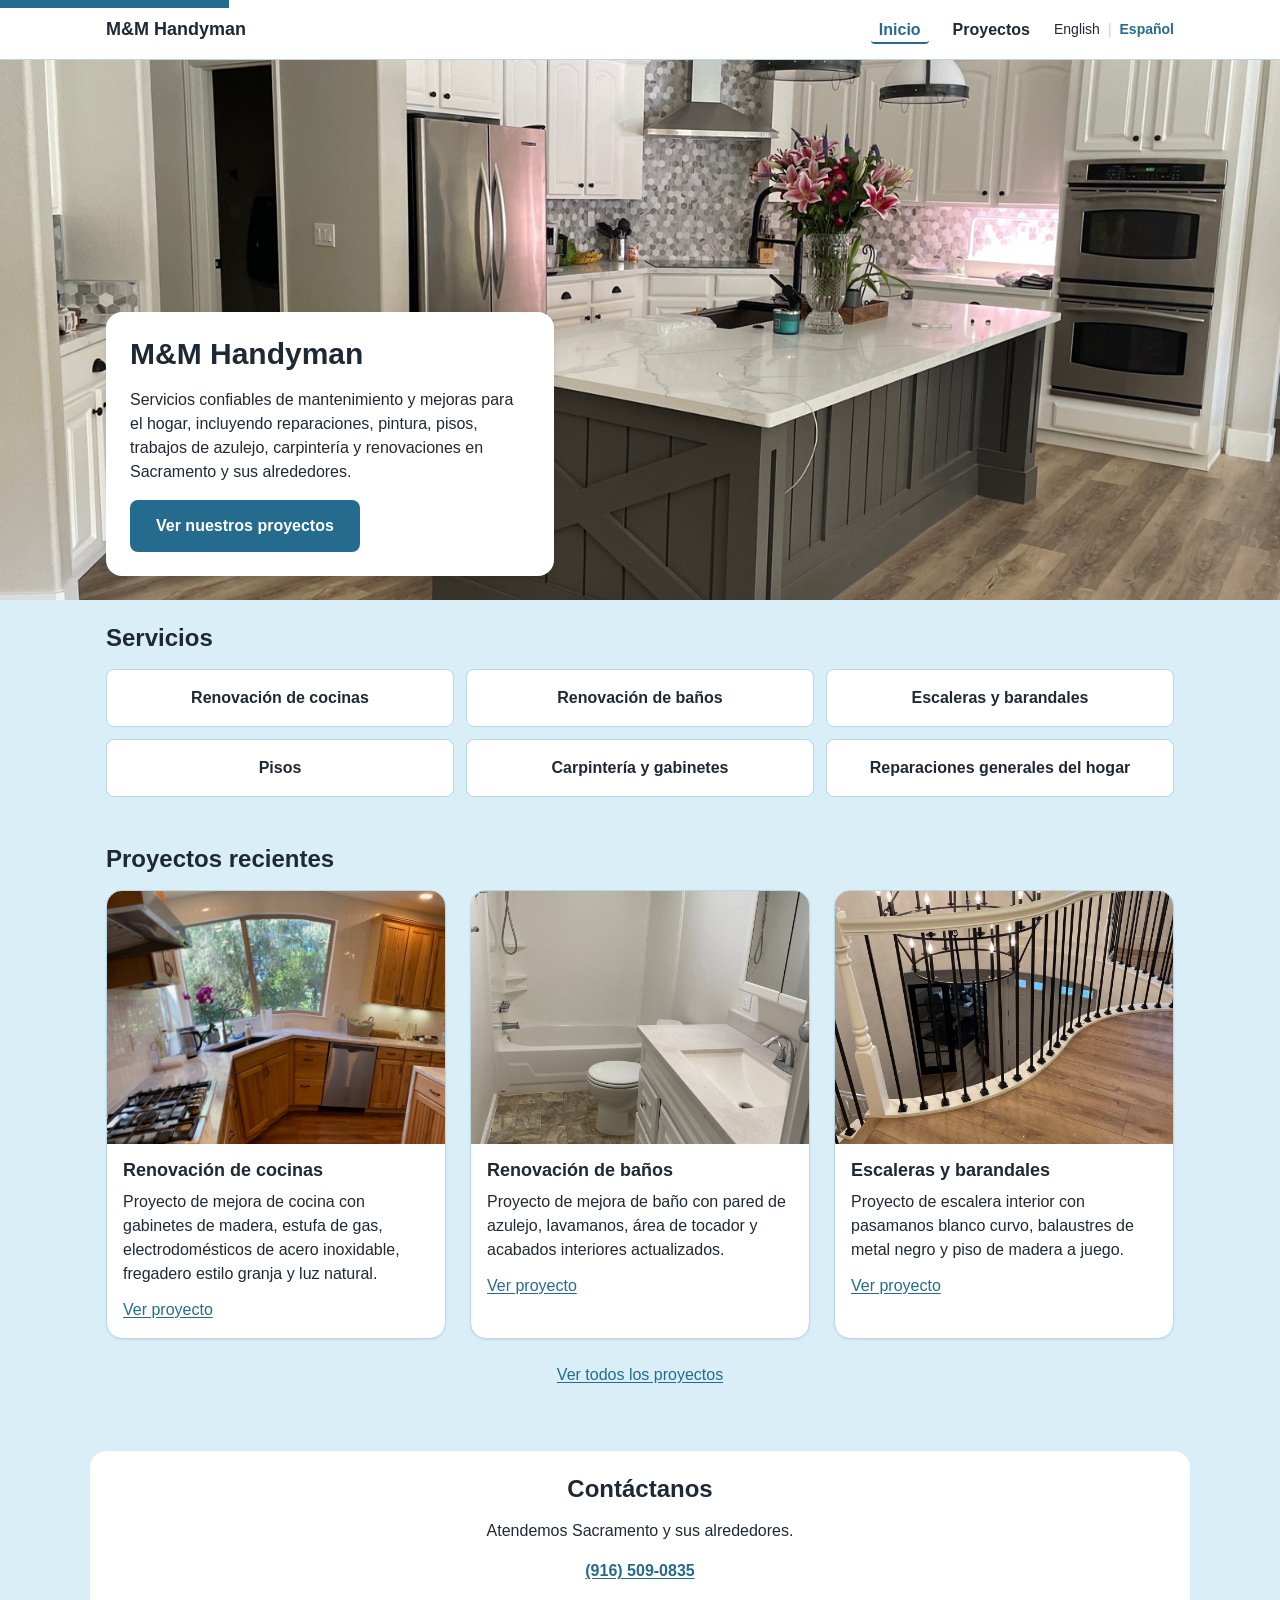
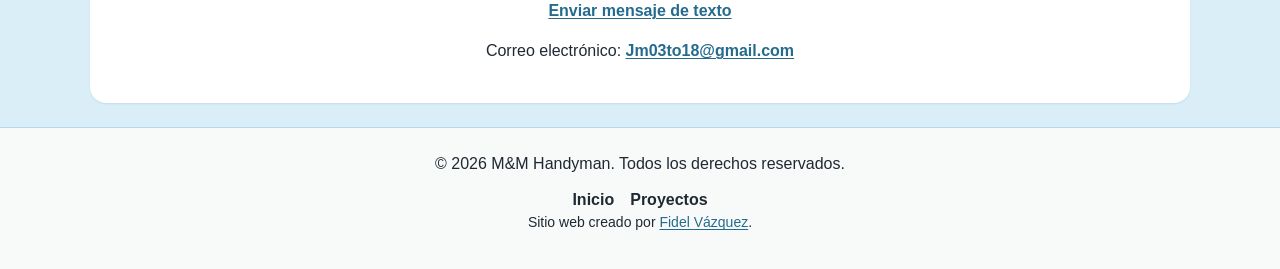
==== es/index.html @ 154ec38c "Add bilingual English and Spanish website" ====
<!DOCTYPE html>
<html lang="es">
<head>
  <meta charset="UTF-8">
  <meta name="viewport" content="width=device-width, initial-scale=1.0">
  <title>M&M Handyman | Servicios de reparación y renovación del hogar en Sacramento</title>
  <meta name="description" content="M&M Handyman ofrece reparaciones, pintura, pisos, trabajos de azulejo, carpintería, renovaciones y mejoras generales para el hogar en Sacramento y sus alrededores.">
  <link rel="stylesheet" href="../css/styles.css">
  <script src="../js/main.js" defer></script>
</head>
<body>

  <a class="skip-link" href="#main-content">Saltar al contenido principal</a>

  <header class="site-header">
    <div class="site-header__inner">
      <p class="site-title">
        <a href="index.html">M&M Handyman</a>
      </p>

      <div class="site-header__nav-group">
        <nav class="primary-nav" id="primary-navigation" aria-label="Principal">
          <ul>
            <li><a href="index.html" aria-current="page">Inicio</a></li>
            <li><a href="projects.html">Proyectos</a></li>
          </ul>
        </nav>

        <nav class="language-switch" aria-label="Idioma">
          <a href="../index.html">English</a>
          <span aria-hidden="true">|</span>
          <a href="index.html" aria-current="page">Español</a>
        </nav>
      </div>
    </div>
  </header>

  <main id="main-content">

    <!-- Hero Section -->
    <section class="hero" aria-labelledby="hero-heading">
      <div class="hero__media">
        <img
          src="../assets/images/projects/kitchen-renovation/after-01.jpg"
          alt="Cocina renovada con gabinetes blancos, isla central oscura, cubiertas claras y ventanas grandes"
        >
      </div>
      <div class="hero__text">
        <div class="hero__text-panel">
          <h1 id="hero-heading">M&M Handyman</h1>
          <p>Servicios confiables de mantenimiento y mejoras para el hogar, incluyendo reparaciones, pintura, pisos, trabajos de azulejo, carpintería y renovaciones en Sacramento y sus alrededores.</p>
          <a class="button" href="projects.html">Ver nuestros proyectos</a>
        </div>
      </div>
    </section>

    <!-- Services Overview -->
    <section class="services" aria-labelledby="services-heading">
      <h2 id="services-heading">Servicios</h2>
      <ul class="services__list">
        <li>Renovación de cocinas</li>
        <li>Renovación de baños</li>
        <li>Escaleras y barandales</li>
        <li>Pisos</li>
        <li>Carpintería y gabinetes</li>
        <li>Reparaciones generales del hogar</li>
      </ul>
    </section>

    <!-- Featured Projects Preview -->
    <section class="featured-projects" aria-labelledby="featured-projects-heading">
      <h2 id="featured-projects-heading">Proyectos recientes</h2>

      <div class="project-preview-grid">
        <article class="project-card">
          <img
            src="../assets/images/projects/kitchen-oak-cabinets/after-01.jpg"
            alt="Cocina con gabinetes de madera, estufa de gas, lavavajillas de acero inoxidable y fregadero estilo granja"
          >
          <h3>Renovación de cocinas</h3>
          <p>Proyecto de mejora de cocina con gabinetes de madera, estufa de gas, electrodomésticos de acero inoxidable, fregadero estilo granja y luz natural.</p>
          <a href="projects.html#kitchen-renovation">Ver proyecto</a>
        </article>

        <article class="project-card">
          <img
            src="../assets/images/projects/bathroom-renovation/after-01.jpg"
            alt="Baño con pared de azulejo, lavamanos e inodoro"
          >
          <h3>Renovación de baños</h3>
          <p>Proyecto de mejora de baño con pared de azulejo, lavamanos, área de tocador y acabados interiores actualizados.</p>
          <a href="projects.html#bathroom-renovation">Ver proyecto</a>
        </article>

        <article class="project-card">
          <img
            src="../assets/images/projects/stairs-and-railings/after-01.jpg"
            alt="Barandal interior curvo con balaustres de metal negro, pasamanos blanco y piso de madera"
          >
          <h3>Escaleras y barandales</h3>
          <p>Proyecto de escalera interior con pasamanos blanco curvo, balaustres de metal negro y piso de madera a juego.</p>
          <a href="projects.html#stairs-and-railings">Ver proyecto</a>
        </article>
      </div>

      <p class="view-all">
        <a href="projects.html">Ver todos los proyectos</a>
      </p>
    </section>

    <!-- Contact Section (duplicated identically on both pages) -->
    <section class="contact-strip" aria-labelledby="contact-heading">
      <h2 id="contact-heading">Contáctanos</h2>
      <p>Atendemos Sacramento y sus alrededores.</p>
      <p>
        <a href="tel:+19165090835">(916) 509-0835</a>
      </p>
      <p>
        <a href="sms:+19165090835">Enviar mensaje de texto</a>
      </p>
      <p>
        Correo electrónico: <a href="mailto:Jm03to18@gmail.com">Jm03to18@gmail.com</a>
      </p>
    </section>

  </main>

  <footer class="site-footer">
    <p>&copy; <span id="current-year">2026</span> M&M Handyman. Todos los derechos reservados.</p>
    <nav aria-label="Pie de página">
      <ul>
        <li><a href="index.html" aria-current="page">Inicio</a></li>
        <li><a href="projects.html">Proyectos</a></li>
      </ul>
    </nav>
    <p class="site-footer__credit">Sitio web creado por <a href="mailto:fidgvaz@gmail.com">Fidel Vázquez</a>.</p>
  </footer>

</body>
</html>
---- css/styles.css ----
/* ==========================================================================
   1. CSS Custom Properties (Design Tokens)
   ========================================================================== */

:root {
  /* Colors */
  --color-bg: #D9EEF7;           /* Main sky-blue page background */
  --color-card-bg: #FFFFFF;      /* White card/surface background */
  --color-surface-alt: #F8FAF9;  /* Off-white alternative surface */
  --color-text: #1F2933;         /* Main body text color */
  --color-accent: #246B8E;       /* Accent blue for links, buttons, focus */
  --color-on-accent: #FFFFFF;    /* Text/icon color used on top of accent-colored backgrounds */
  --color-border: #B8D8E8;       /* Border color for cards and dividers */

  /* Spacing scale (used for margin, padding, gaps) */
  --space-2xs: 0.25rem;
  --space-xs: 0.5rem;
  --space-sm: 0.75rem;
  --space-md: 1rem;
  --space-lg: 1.5rem;
  --space-xl: 2rem;
  --space-2xl: 3rem;

  /* Border radius scale */
  --radius-sm: 4px;
  --radius-md: 8px;
  --radius-lg: 16px;

  /* Shadows */
  --shadow-sm: 0 1px 2px rgba(0, 0, 0, 0.08);
  --shadow-md: 0 4px 8px rgba(0, 0, 0, 0.08);

  /* Layout */
  --max-width: 1100px;

  /* Typography */
  --font-family-base: -apple-system, BlinkMacSystemFont, "Segoe UI", Roboto,
    Helvetica, Arial, sans-serif;
  --font-size-base: 1rem;
  --font-size-sm: 0.875rem;
  --font-size-lg: 1.125rem;
  --font-size-xl: 1.5rem;
  --font-size-2xl: 1.875rem;
  --line-height-base: 1.5;
  --line-height-heading: 1.2;
}

/* ==========================================================================
   2. CSS Reset
   ========================================================================== */

*,
*::before,
*::after {
  box-sizing: border-box;
}

body {
  margin: 0;
}

img,
picture,
svg {
  max-width: 100%;
  height: auto;
  display: block;
}

button,
input,
textarea,
select {
  font: inherit;
  color: inherit;
}

/* ==========================================================================
   3. Base Typography & Elements
   ========================================================================== */

body {
  background-color: var(--color-bg);
  color: var(--color-text);
  font-family: var(--font-family-base);
  font-size: var(--font-size-base);
  line-height: var(--line-height-base);
}

h1,
h2,
h3,
h4,
h5,
h6 {
  margin: 0 0 var(--space-md);
  line-height: var(--line-height-heading);
  font-weight: 700;
  color: var(--color-text);
}

h1 {
  font-size: var(--font-size-2xl);
}

h2 {
  font-size: var(--font-size-xl);
}

h3 {
  font-size: var(--font-size-lg);
}

p {
  margin: 0 0 var(--space-md);
}

ul,
ol {
  margin: 0 0 var(--space-md);
  padding-left: var(--space-lg);
}

a {
  color: var(--color-accent);
  text-decoration: underline;
  text-underline-offset: 0.15em;
}

a:hover,
a:focus-visible {
  text-decoration: none;
}

button {
  cursor: pointer;
  background: none;
  border: none;
  padding: 0;
}

.button {
  display: inline-block;
  background-color: var(--color-accent);
  color: var(--color-on-accent);
  padding: var(--space-sm) var(--space-lg);
  border-radius: var(--radius-md);
  text-decoration: none;
  font-weight: 700;
  border: 2px solid transparent;
}

.button:hover,
.button:focus-visible {
  background-color: var(--color-text);
  color: var(--color-on-accent);
}

/* ==========================================================================
   4. Accessibility Utilities
   ========================================================================== */

.skip-link {
  position: absolute;
  top: -40px;
  left: 0;
  background-color: var(--color-accent);
  color: var(--color-on-accent);
  padding: var(--space-sm) var(--space-md);
  z-index: 100;
  text-decoration: none;
}

.skip-link:focus {
  top: 0;
}

.visually-hidden {
  position: absolute;
  width: 1px;
  height: 1px;
  padding: 0;
  margin: -1px;
  overflow: hidden;
  clip: rect(0, 0, 0, 0);
  white-space: nowrap;
  border: 0;
}

:focus-visible {
  outline: 3px solid var(--color-accent);
  outline-offset: 2px;
}

/* ==========================================================================
   5. Shared Layout Foundations
   ========================================================================== */

/*
  NOTE: .container is defined here as a reusable width/spacing utility,
  but the current HTML (index.html, projects.html) does not reference
  this class anywhere yet. A later layout stage must either:
    a) add .container wrapper elements to the HTML, or
    b) apply these same max-width/padding rules directly to the
       existing header, main, and footer elements.
  This class is foundational only — it is not wired into markup yet.
*/
.container {
  width: 100%;
  max-width: var(--max-width);
  margin-inline: auto;
  padding-inline: var(--space-md);
}

/* ==========================================================================
   6. Header, Footer, and Home Page Layout
   ========================================================================== */

/* ---- Site Header ---- */

.site-header {
  background-color: var(--color-card-bg);
  border-bottom: 1px solid var(--color-border);
}

.site-header__inner {
  max-width: var(--max-width);
  margin-inline: auto;
  padding: var(--space-md);
  display: flex;
  align-items: center;
  justify-content: space-between;
  flex-wrap: wrap;
  gap: var(--space-sm);
}

.site-title {
  margin: 0;
}

.site-title a {
  font-size: var(--font-size-lg);
  font-weight: 700;
  color: var(--color-text);
  text-decoration: none;
}

.primary-nav ul {
  display: flex;
  gap: var(--space-md);
  list-style: none;
  margin: 0;
  padding: 0;
}

.primary-nav a {
  color: var(--color-text);
  text-decoration: none;
  font-weight: 700;
  padding: var(--space-2xs) var(--space-xs);
  border-radius: var(--radius-sm);
}

.primary-nav a:hover,
.primary-nav a:focus-visible {
  background-color: var(--color-surface-alt);
}

.primary-nav a[aria-current="page"] {
  color: var(--color-accent);
  border-bottom: 2px solid var(--color-accent);
}

/* ---- Hero ---- */

.hero {
  position: relative;
  width: 100%;
  max-width: none;
  margin: 0;
  padding: 0;
  overflow: hidden;
  display: flex;
  align-items: flex-end;
  min-height: clamp(420px, 60vh, 680px);
}

.hero__media {
  position: absolute;
  inset: 0;
  z-index: 0;
}

.hero__media img {
  width: 100%;
  height: 100%;
  object-fit: cover;
  object-position: center center;
  animation: hero-zoom 14s ease-in-out infinite alternate;
}

@keyframes hero-zoom {
  from {
    transform: scale(1);
  }

  to {
    transform: scale(1.12);
  }
}

@media (prefers-reduced-motion: reduce) {
  .hero__media img {
    animation: none;
  }
}

.hero__text {
  position: relative;
  z-index: 1;
  width: 100%;
  max-width: var(--max-width);
  margin-inline: auto;
  padding: var(--space-lg) var(--space-md);
}

.hero__text-panel {
  background-color: var(--color-card-bg);
  border-radius: var(--radius-lg);
  padding: var(--space-lg);
  box-shadow: var(--shadow-md);
  width: min(100%, 28rem);
}

/* ---- Services ---- */

.services {
  max-width: var(--max-width);
  margin-inline: auto;
  padding: var(--space-lg) var(--space-md);
}

.services__list {
  list-style: none;
  margin: 0;
  padding: 0;
  display: grid;
  grid-template-columns: 1fr;
  gap: var(--space-sm);
}

.services__list li {
  background-color: var(--color-card-bg);
  border: 1px solid var(--color-border);
  border-radius: var(--radius-md);
  padding: var(--space-md);
  text-align: center;
  font-weight: 700;
}

/* ---- Featured Projects Preview ---- */

.featured-projects {
  max-width: var(--max-width);
  margin-inline: auto;
  padding: var(--space-lg) var(--space-md);
}

.project-preview-grid {
  display: grid;
  grid-template-columns: 1fr;
  gap: var(--space-lg);
}

.project-card {
  background-color: var(--color-card-bg);
  border: 1px solid var(--color-border);
  border-radius: var(--radius-lg);
  overflow: hidden;
  box-shadow: var(--shadow-sm);
  display: flex;
  flex-direction: column;
}

.project-card img {
  width: 100%;
  aspect-ratio: 4 / 3;
  object-fit: cover;
}

.project-card h3 {
  margin: var(--space-md) var(--space-md) var(--space-xs);
}

.project-card p {
  margin: 0 var(--space-md) var(--space-sm);
}

.project-card a {
  margin: 0 var(--space-md) var(--space-md);
  align-self: flex-start;
}

.view-all {
  text-align: center;
  margin-top: var(--space-lg);
}

/* ---- Contact Strip ---- */

.contact-strip {
  max-width: var(--max-width);
  margin: var(--space-lg) auto;
  padding: var(--space-lg) var(--space-md);
  background-color: var(--color-card-bg);
  border-radius: var(--radius-lg);
  text-align: center;
  box-shadow: var(--shadow-sm);
}

.contact-strip a {
  font-weight: 700;
}

/* ---- Site Footer ---- */

.site-footer {
  background-color: var(--color-surface-alt);
  border-top: 1px solid var(--color-border);
  padding: var(--space-lg) var(--space-md);
  text-align: center;
}

.site-footer p {
  margin: 0 0 var(--space-sm);
}

.site-footer nav ul {
  list-style: none;
  margin: 0;
  padding: 0;
  display: flex;
  justify-content: center;
  gap: var(--space-md);
}

.site-footer nav a {
  color: var(--color-text);
  text-decoration: none;
  font-weight: 700;
}

.site-footer nav a:hover,
.site-footer nav a:focus-visible {
  text-decoration: underline;
}

/* ==========================================================================
   7. Projects Page Layout
   ========================================================================== */

/* ---- Page Introduction ---- */

.page-intro {
  max-width: var(--max-width);
  margin-inline: auto;
  padding: var(--space-lg) var(--space-md);
}

/* ---- Project Gallery ---- */

.project-gallery {
  max-width: var(--max-width);
  margin-inline: auto;
  padding: var(--space-lg) var(--space-md);
}

.project-gallery-grid {
  display: grid;
  grid-template-columns: 1fr;
  gap: var(--space-lg);
}

/* ---- Gallery-specific adjustments to the shared .project-card ---- */

.project-gallery-grid .project-card {
  scroll-margin-top: var(--space-xl);
}

.project-gallery-grid .project-card h3 {
  margin-top: 0;
}

.project-gallery-grid .project-card p:last-child {
  margin-bottom: var(--space-md);
}

/* ---- Project Category Label ---- */

.project-category {
  display: inline-block;
  align-self: flex-start;
  margin: var(--space-md) var(--space-md) var(--space-2xs);
  padding: var(--space-2xs) var(--space-sm);
  background-color: var(--color-surface-alt);
  color: var(--color-accent);
  border: 1px solid var(--color-border);
  border-radius: var(--radius-sm);
  font-size: var(--font-size-sm);
  font-weight: 700;
  text-transform: uppercase;
  letter-spacing: 0.03em;
}

/* ==========================================================================
   8. Responsive Breakpoints
   ========================================================================== */

/* ---- Tablet (min-width: 640px) ---- */
@media (min-width: 640px) {
  .services__list {
    grid-template-columns: repeat(2, 1fr);
  }

  .project-preview-grid {
    grid-template-columns: repeat(2, 1fr);
  }

  .project-gallery-grid {
    grid-template-columns: repeat(2, 1fr);
  }
}

/* ---- Laptop/Desktop (min-width: 1024px) ---- */
@media (min-width: 1024px) {
  .services__list {
    grid-template-columns: repeat(3, 1fr);
  }

  .project-preview-grid {
    grid-template-columns: repeat(3, 1fr);
  }

  .project-gallery-grid {
    grid-template-columns: repeat(3, 1fr);
  }
}

/* ==========================================================================
   9. Language Selector & Footer Credit
   ========================================================================== */

.site-header__nav-group {
  display: flex;
  align-items: center;
  gap: var(--space-md);
  flex-wrap: wrap;
}

.language-switch {
  display: flex;
  align-items: center;
  gap: var(--space-xs);
  font-size: var(--font-size-sm);
}

.language-switch a {
  color: var(--color-text);
  text-decoration: none;
}

.language-switch a[aria-current="page"] {
  color: var(--color-accent);
  font-weight: 700;
}

.language-switch span[aria-hidden="true"] {
  color: var(--color-border);
}

.site-footer__credit {
  margin-top: var(--space-sm);
  font-size: var(--font-size-sm);
}
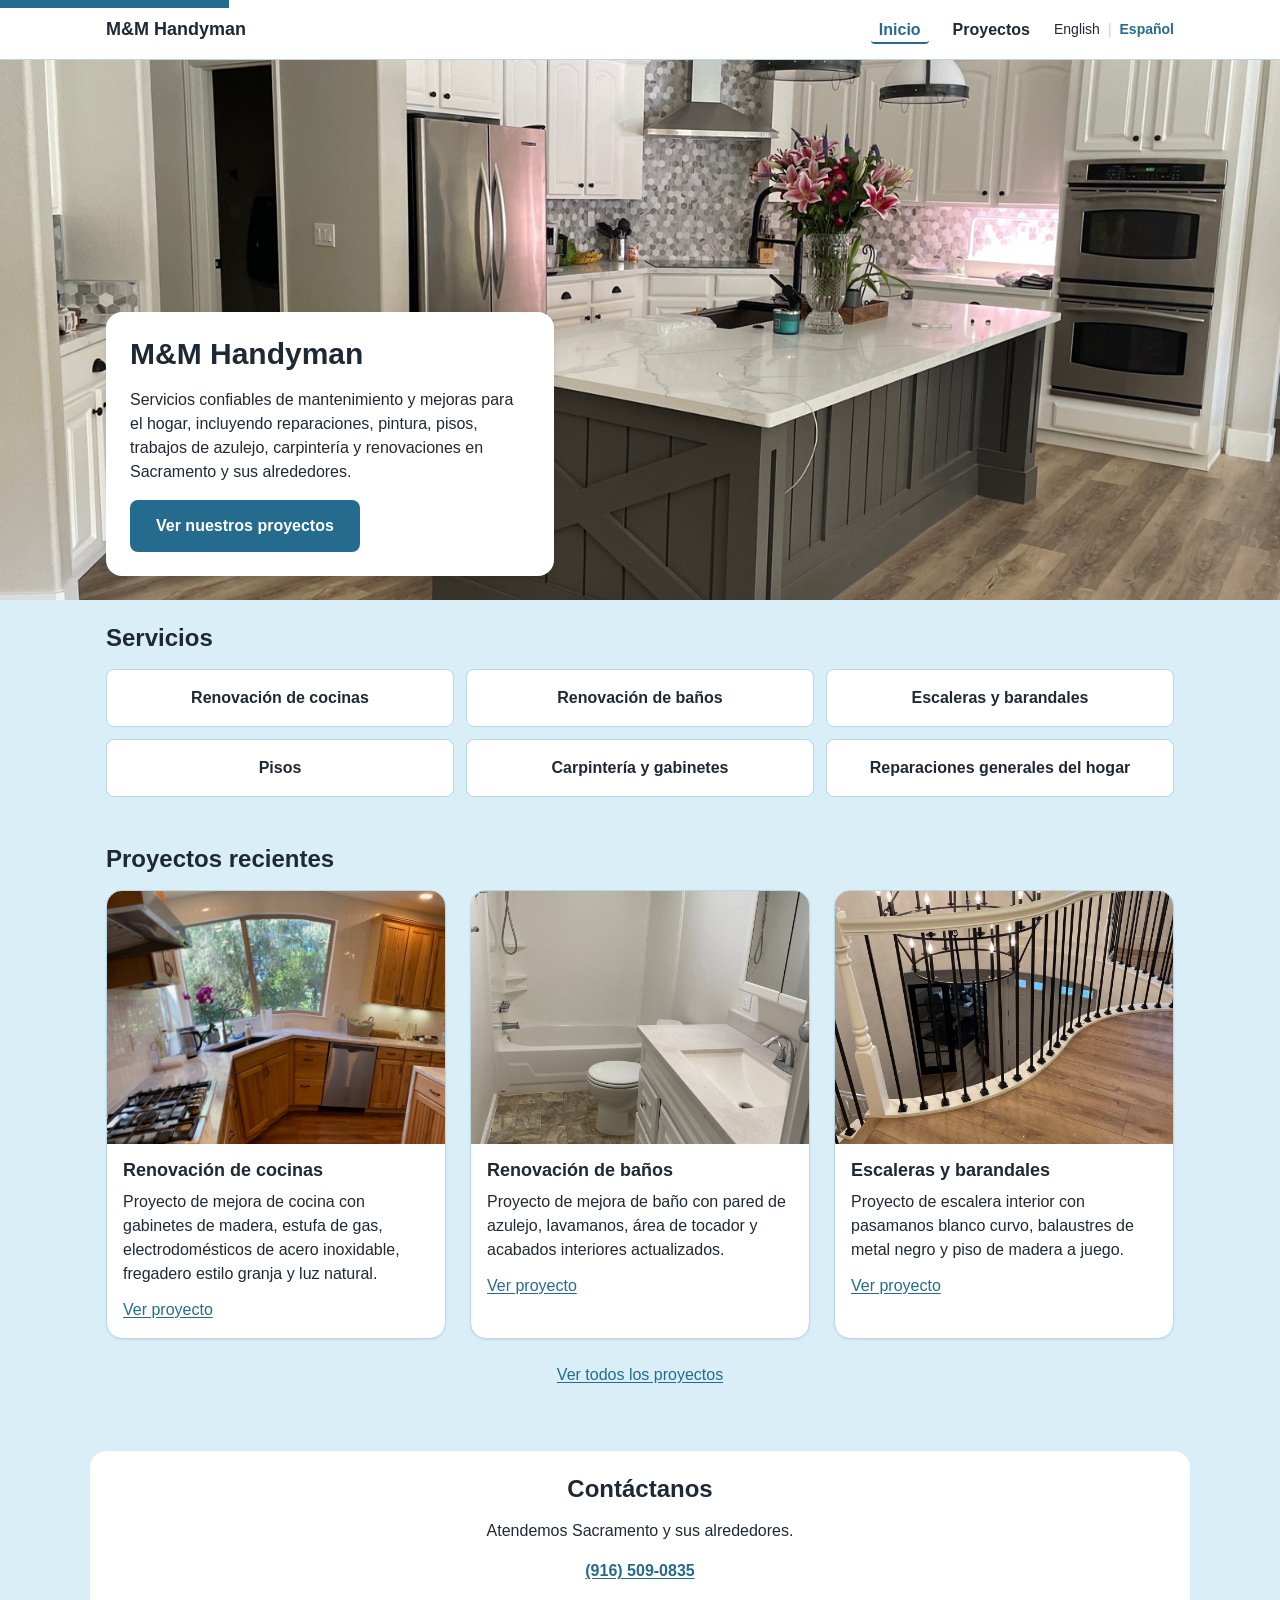
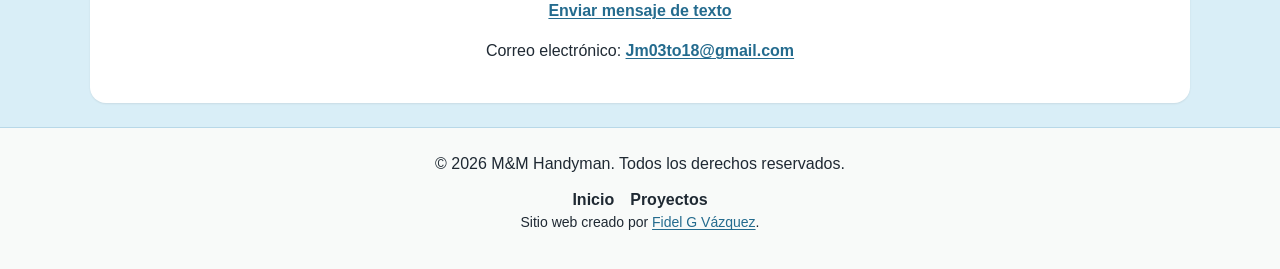
==== commit d485cc90: "Correct developer name in website footer" ====
--- a/es/index.html
+++ b/es/index.html
@@ -133,7 +133,7 @@
         <li><a href="projects.html">Proyectos</a></li>
       </ul>
     </nav>
-    <p class="site-footer__credit">Sitio web creado por <a href="mailto:fidgvaz@gmail.com">Fidel Vázquez</a>.</p>
+    <p class="site-footer__credit">Sitio web creado por <a href="mailto:fidgvaz@gmail.com">Fidel G Vázquez</a>.</p>
   </footer>
 
 </body>
